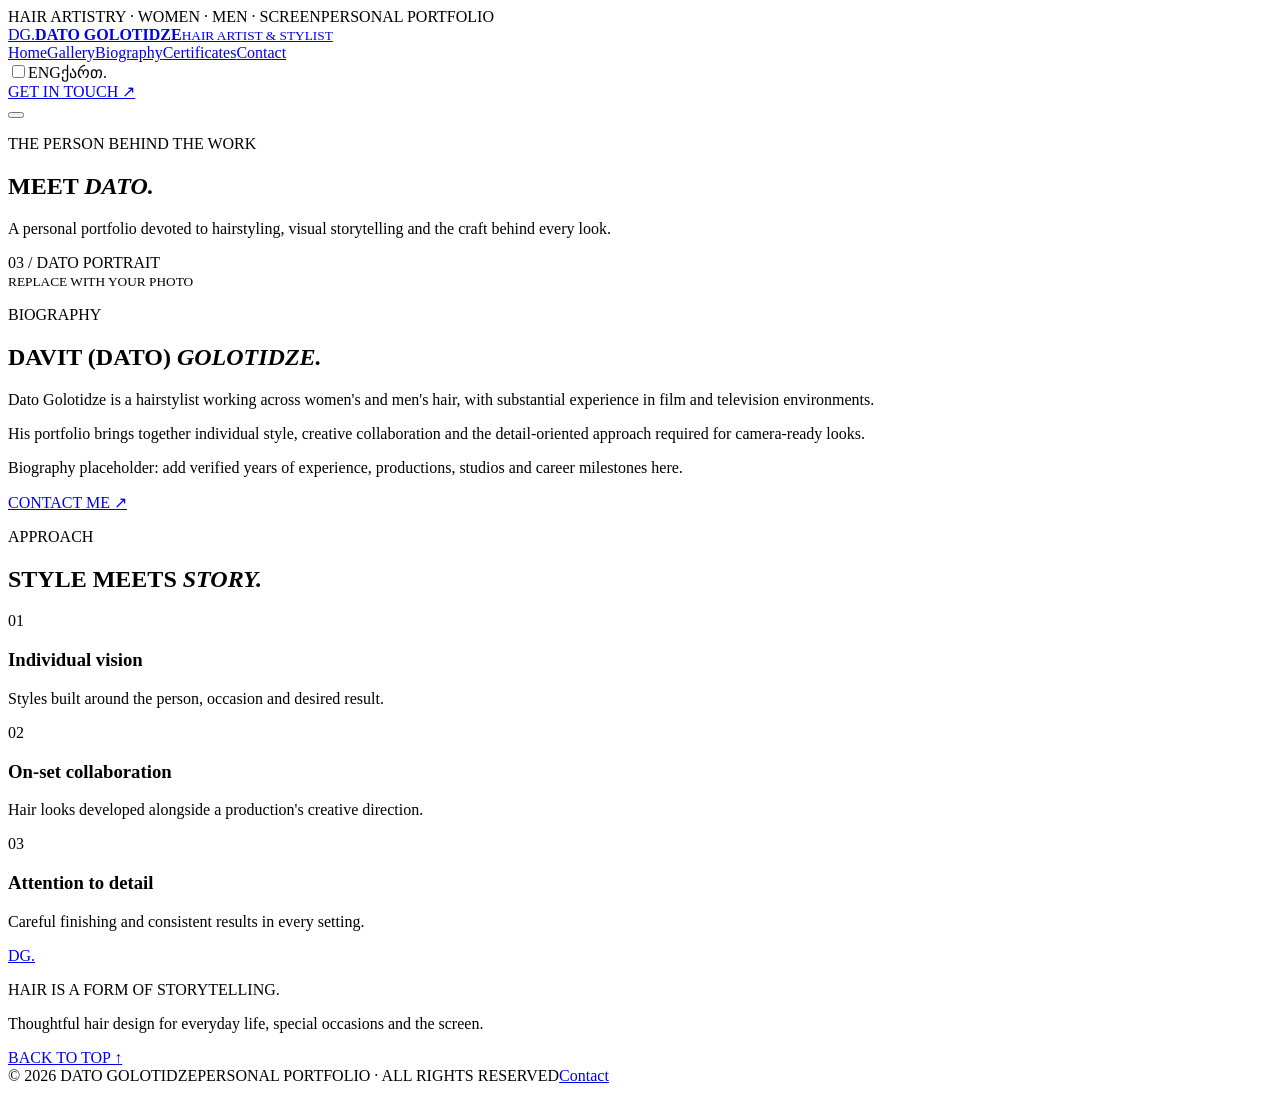
==== about.html @ a35608a7 "Add files via upload" ====
<!doctype html><html lang="en"><head><meta charset="utf-8"><meta name="viewport" content="width=device-width,initial-scale=1"><meta name="theme-color" content="#17191a"><meta name="description" content="Dato Golotidze — professional hair stylist for women, men, film and television."><title>Biography | Dato Golotidze — Hair Artist</title><link rel="preconnect" href="https://fonts.googleapis.com"><link rel="preconnect" href="https://fonts.gstatic.com" crossorigin><link href="https://fonts.googleapis.com/css2?family=DM+Sans:wght@400;500;600;700;800&family=Manrope:wght@400;500;600;700;800&family=Oswald:wght@400;500;600;700&display=swap" rel="stylesheet"><link rel="stylesheet" href="styles/styles.css"></head><body data-page="about"><div class="topline"><span data-i18n="topline">HAIR ARTISTRY · WOMEN · MEN · SCREEN</span><span data-i18n="toplineRight">PERSONAL PORTFOLIO</span></div>
<header class="site-header" id="top"><a class="brand" href="index.html" aria-label="Dato Golotidze home"><span class="brand-symbol">DG<span class="brand-dot">.</span></span><span class="brand-copy"><strong>DATO GOLOTIDZE</strong><small data-i18n="brandSub">HAIR ARTIST & STYLIST</small></span></a>
<nav class="nav" id="main-nav" aria-label="Main navigation"><a href="index.html" data-nav="index" data-i18n="nav_index">Home</a><a href="gallery.html" data-nav="gallery" data-i18n="nav_gallery">Gallery</a><a href="about.html" data-nav="about" data-i18n="nav_about">Biography</a><a href="certificates.html" data-nav="certificates" data-i18n="nav_certificates">Certificates</a><a href="contact.html" data-nav="contact" data-i18n="nav_contact">Contact</a></nav>
<div class="header-actions"><div class="language-coin"><input id="language-check" type="checkbox" aria-label="Switch to Georgian language"><label for="language-check" class="coin" title="Change language"><span class="coin-face coin-front">ENG</span><span class="coin-face coin-back">ქართ.</span></label></div><a class="header-contact" href="contact.html" data-i18n="book">GET IN TOUCH <span aria-hidden="true">↗</span></a></div>
<button class="menu-toggle" id="menuToggle" type="button" aria-label="Open navigation" aria-controls="main-nav" aria-expanded="false"><span></span><span></span><span></span></button></header><main><section class="page-intro"><p class="kicker" data-i18n="aboutKicker">THE PERSON BEHIND THE WORK</p><h1 data-i18n="aboutHeading">MEET <em>DATO.</em></h1><p data-i18n="aboutIntro">A personal portfolio devoted to hairstyling, visual storytelling and the craft behind every look.</p></section><section class="section bio-grid"><div class="bio-portrait"><span class="photo-placeholder">03 / DATO PORTRAIT<br><small data-i18n="replacePhoto">REPLACE WITH YOUR PHOTO</small></span></div><div class="bio-copy"><p class="kicker" data-i18n="bioKicker">BIOGRAPHY</p><h2 data-i18n="bioTitle">DAVIT (DATO) <em>GOLOTIDZE.</em></h2><p data-i18n="bioOne">Dato Golotidze is a hairstylist working across women's and men's hair, with substantial experience in film and television environments.</p><p data-i18n="bioTwo">His portfolio brings together individual style, creative collaboration and the detail-oriented approach required for camera-ready looks.</p><p class="editable-note" data-i18n="bioNote">Biography placeholder: add verified years of experience, productions, studios and career milestones here.</p><a href="contact.html" class="text-link" data-i18n="contactMe">CONTACT ME ↗</a></div></section><section class="values-section"><div class="section-heading"><p class="kicker" data-i18n="processKicker">APPROACH</p><h2 data-i18n="processHeading">STYLE MEETS <em>STORY.</em></h2></div><div class="values-grid"><article><span>01</span><h3 data-i18n="approachOneTitle">Individual vision</h3><p data-i18n="approachOneBody">Styles built around the person, occasion and desired result.</p></article><article><span>02</span><h3 data-i18n="approachTwoTitle">On-set collaboration</h3><p data-i18n="approachTwoBody">Hair looks developed alongside a production's creative direction.</p></article><article><span>03</span><h3 data-i18n="approachThreeTitle">Attention to detail</h3><p data-i18n="approachThreeBody">Careful finishing and consistent results in every setting.</p></article></div></section></main><footer class="footer"><div class="footer-top"><a href="index.html" class="footer-monogram">DG<span>.</span></a><div><p class="footer-heading" data-i18n="footerTag">HAIR IS A FORM OF STORYTELLING.</p><p class="footer-sub" data-i18n="footerSub">Thoughtful hair design for everyday life, special occasions and the screen.</p></div><a class="footer-to-top" href="#top" data-i18n="backTop">BACK TO TOP ↑</a></div><div class="footer-bottom"><span>© <span id="year"></span> DATO GOLOTIDZE</span><span data-i18n="footerLegal">PERSONAL PORTFOLIO · ALL RIGHTS RESERVED</span><a href="contact.html" data-i18n="nav_contact">Contact</a></div></footer><dialog id="lightbox"><button class="lightbox-close" type="button" aria-label="Close image">×</button><div class="lightbox-content"></div></dialog><script src="translations.js"></script><script src="script.js"></script></body></html>
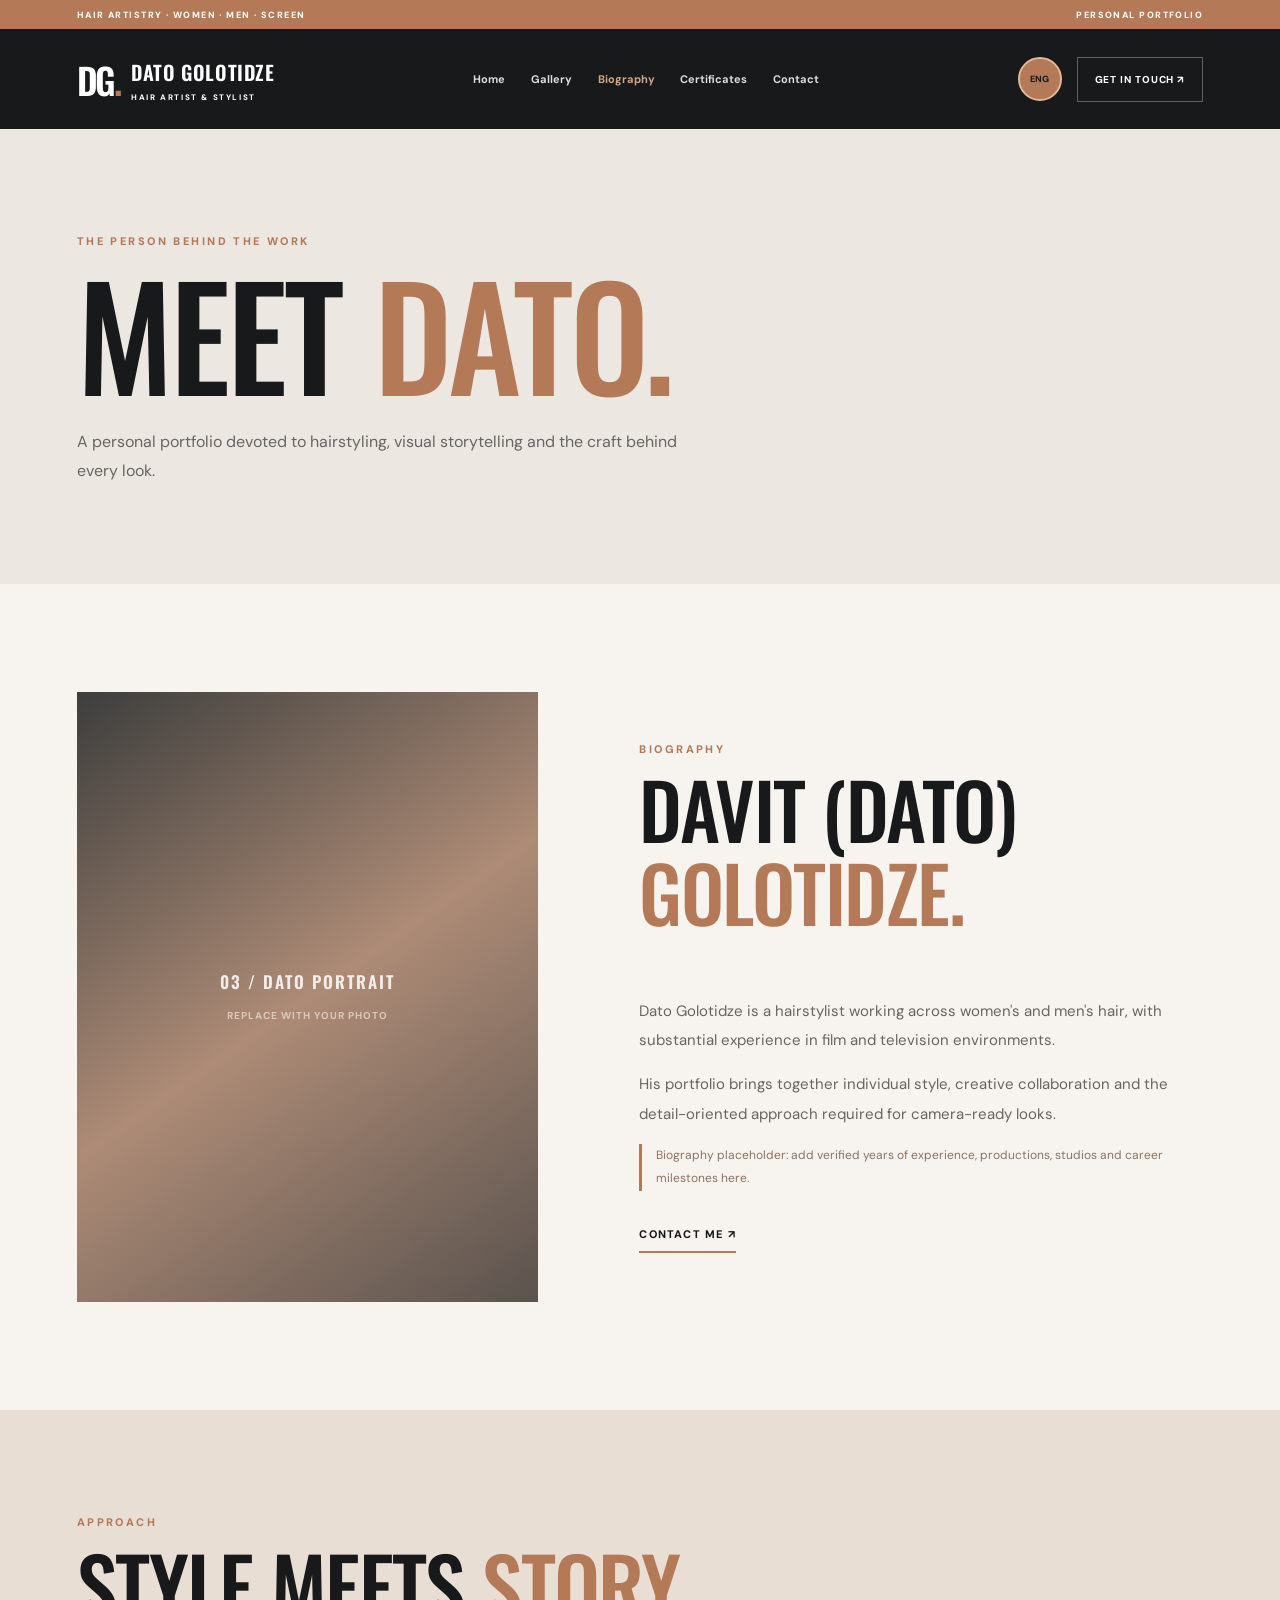
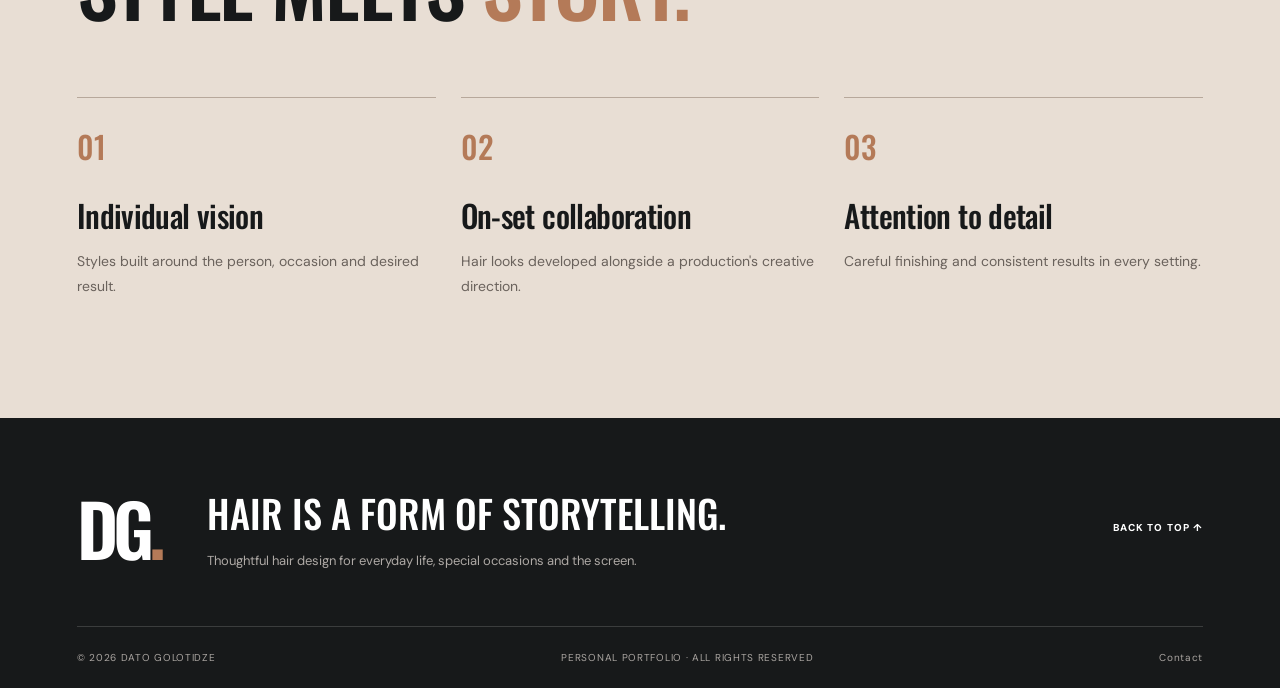
==== commit 99dd1b84: "fix" ====
--- a/about.html
+++ b/about.html
@@ -1,5 +1,175 @@
-<!doctype html><html lang="en"><head><meta charset="utf-8"><meta name="viewport" content="width=device-width,initial-scale=1"><meta name="theme-color" content="#17191a"><meta name="description" content="Dato Golotidze — professional hair stylist for women, men, film and television."><title>Biography | Dato Golotidze — Hair Artist</title><link rel="preconnect" href="https://fonts.googleapis.com"><link rel="preconnect" href="https://fonts.gstatic.com" crossorigin><link href="https://fonts.googleapis.com/css2?family=DM+Sans:wght@400;500;600;700;800&family=Manrope:wght@400;500;600;700;800&family=Oswald:wght@400;500;600;700&display=swap" rel="stylesheet"><link rel="stylesheet" href="styles/styles.css"></head><body data-page="about"><div class="topline"><span data-i18n="topline">HAIR ARTISTRY · WOMEN · MEN · SCREEN</span><span data-i18n="toplineRight">PERSONAL PORTFOLIO</span></div>
-<header class="site-header" id="top"><a class="brand" href="index.html" aria-label="Dato Golotidze home"><span class="brand-symbol">DG<span class="brand-dot">.</span></span><span class="brand-copy"><strong>DATO GOLOTIDZE</strong><small data-i18n="brandSub">HAIR ARTIST & STYLIST</small></span></a>
-<nav class="nav" id="main-nav" aria-label="Main navigation"><a href="index.html" data-nav="index" data-i18n="nav_index">Home</a><a href="gallery.html" data-nav="gallery" data-i18n="nav_gallery">Gallery</a><a href="about.html" data-nav="about" data-i18n="nav_about">Biography</a><a href="certificates.html" data-nav="certificates" data-i18n="nav_certificates">Certificates</a><a href="contact.html" data-nav="contact" data-i18n="nav_contact">Contact</a></nav>
-<div class="header-actions"><div class="language-coin"><input id="language-check" type="checkbox" aria-label="Switch to Georgian language"><label for="language-check" class="coin" title="Change language"><span class="coin-face coin-front">ENG</span><span class="coin-face coin-back">ქართ.</span></label></div><a class="header-contact" href="contact.html" data-i18n="book">GET IN TOUCH <span aria-hidden="true">↗</span></a></div>
-<button class="menu-toggle" id="menuToggle" type="button" aria-label="Open navigation" aria-controls="main-nav" aria-expanded="false"><span></span><span></span><span></span></button></header><main><section class="page-intro"><p class="kicker" data-i18n="aboutKicker">THE PERSON BEHIND THE WORK</p><h1 data-i18n="aboutHeading">MEET <em>DATO.</em></h1><p data-i18n="aboutIntro">A personal portfolio devoted to hairstyling, visual storytelling and the craft behind every look.</p></section><section class="section bio-grid"><div class="bio-portrait"><span class="photo-placeholder">03 / DATO PORTRAIT<br><small data-i18n="replacePhoto">REPLACE WITH YOUR PHOTO</small></span></div><div class="bio-copy"><p class="kicker" data-i18n="bioKicker">BIOGRAPHY</p><h2 data-i18n="bioTitle">DAVIT (DATO) <em>GOLOTIDZE.</em></h2><p data-i18n="bioOne">Dato Golotidze is a hairstylist working across women's and men's hair, with substantial experience in film and television environments.</p><p data-i18n="bioTwo">His portfolio brings together individual style, creative collaboration and the detail-oriented approach required for camera-ready looks.</p><p class="editable-note" data-i18n="bioNote">Biography placeholder: add verified years of experience, productions, studios and career milestones here.</p><a href="contact.html" class="text-link" data-i18n="contactMe">CONTACT ME ↗</a></div></section><section class="values-section"><div class="section-heading"><p class="kicker" data-i18n="processKicker">APPROACH</p><h2 data-i18n="processHeading">STYLE MEETS <em>STORY.</em></h2></div><div class="values-grid"><article><span>01</span><h3 data-i18n="approachOneTitle">Individual vision</h3><p data-i18n="approachOneBody">Styles built around the person, occasion and desired result.</p></article><article><span>02</span><h3 data-i18n="approachTwoTitle">On-set collaboration</h3><p data-i18n="approachTwoBody">Hair looks developed alongside a production's creative direction.</p></article><article><span>03</span><h3 data-i18n="approachThreeTitle">Attention to detail</h3><p data-i18n="approachThreeBody">Careful finishing and consistent results in every setting.</p></article></div></section></main><footer class="footer"><div class="footer-top"><a href="index.html" class="footer-monogram">DG<span>.</span></a><div><p class="footer-heading" data-i18n="footerTag">HAIR IS A FORM OF STORYTELLING.</p><p class="footer-sub" data-i18n="footerSub">Thoughtful hair design for everyday life, special occasions and the screen.</p></div><a class="footer-to-top" href="#top" data-i18n="backTop">BACK TO TOP ↑</a></div><div class="footer-bottom"><span>© <span id="year"></span> DATO GOLOTIDZE</span><span data-i18n="footerLegal">PERSONAL PORTFOLIO · ALL RIGHTS RESERVED</span><a href="contact.html" data-i18n="nav_contact">Contact</a></div></footer><dialog id="lightbox"><button class="lightbox-close" type="button" aria-label="Close image">×</button><div class="lightbox-content"></div></dialog><script src="translations.js"></script><script src="script.js"></script></body></html>+<!doctype html>
+<html lang="en">
+  <head>
+    <meta charset="utf-8" />
+    <meta name="viewport" content="width=device-width,initial-scale=1" />
+    <meta name="theme-color" content="#17191a" />
+    <meta
+      name="description"
+      content="Dato Golotidze — professional hair stylist for women, men, film and television."
+    />
+    <title>Biography | Dato Golotidze — Hair Artist</title>
+    <link rel="preconnect" href="https://fonts.googleapis.com" />
+    <link rel="preconnect" href="https://fonts.gstatic.com" crossorigin />
+    <link
+      href="https://fonts.googleapis.com/css2?family=DM+Sans:wght@400;500;600;700;800&family=Manrope:wght@400;500;600;700;800&family=Oswald:wght@400;500;600;700&display=swap"
+      rel="stylesheet"
+    />
+    <link rel="stylesheet" href="styles/styles.css" />
+  </head>
+  <body data-page="about">
+    <div class="topline">
+      <span data-i18n="topline">HAIR ARTISTRY · WOMEN · MEN · SCREEN</span
+      ><span data-i18n="toplineRight">PERSONAL PORTFOLIO</span>
+    </div>
+    <header class="site-header" id="top">
+      <a class="brand" href="index.html" aria-label="Dato Golotidze home"
+        ><span class="brand-symbol">DG<span class="brand-dot">.</span></span
+        ><span class="brand-copy"
+          ><strong>DATO GOLOTIDZE</strong
+          ><small data-i18n="brandSub">HAIR ARTIST & STYLIST</small></span
+        ></a
+      >
+      <nav class="nav" id="main-nav" aria-label="Main navigation">
+        <a href="index.html" data-nav="index" data-i18n="nav_index">Home</a
+        ><a href="gallery.html" data-nav="gallery" data-i18n="nav_gallery"
+          >Gallery</a
+        ><a href="about.html" data-nav="about" data-i18n="nav_about"
+          >Biography</a
+        ><a
+          href="certificates.html"
+          data-nav="certificates"
+          data-i18n="nav_certificates"
+          >Certificates</a
+        ><a href="contact.html" data-nav="contact" data-i18n="nav_contact"
+          >Contact</a
+        >
+      </nav>
+      <div class="header-actions">
+        <div class="language-coin">
+          <input
+            id="language-check"
+            type="checkbox"
+            aria-label="Switch to Georgian language"
+          /><label for="language-check" class="coin" title="Change language"
+            ><span class="coin-face coin-front">ENG</span
+            ><span class="coin-face coin-back">ქართ.</span></label
+          >
+        </div>
+        <a class="header-contact" href="contact.html" data-i18n="book"
+          >GET IN TOUCH <span aria-hidden="true">↗</span></a
+        >
+      </div>
+      <button
+        class="menu-toggle"
+        id="menuToggle"
+        type="button"
+        aria-label="Open navigation"
+        aria-controls="main-nav"
+        aria-expanded="false"
+      >
+        <span></span><span></span><span></span>
+      </button>
+    </header>
+    <main>
+      <section class="page-intro">
+        <p class="kicker" data-i18n="aboutKicker">THE PERSON BEHIND THE WORK</p>
+        <h1 data-i18n="aboutHeading">MEET <em>DATO.</em></h1>
+        <p data-i18n="aboutIntro">
+          A personal portfolio devoted to hairstyling, visual storytelling and
+          the craft behind every look.
+        </p>
+      </section>
+      <section class="section bio-grid">
+        <div class="bio-portrait">
+          <span class="photo-placeholder"
+            >03 / DATO PORTRAIT<br /><small data-i18n="replacePhoto"
+              >REPLACE WITH YOUR PHOTO</small
+            ></span
+          >
+        </div>
+        <div class="bio-copy">
+          <p class="kicker" data-i18n="bioKicker">BIOGRAPHY</p>
+          <h2 data-i18n="bioTitle">DAVIT (DATO) <em>GOLOTIDZE.</em></h2>
+          <p data-i18n="bioOne">
+            Dato Golotidze is a hairstylist working across women's and men's
+            hair, with substantial experience in film and television
+            environments.
+          </p>
+          <p data-i18n="bioTwo">
+            His portfolio brings together individual style, creative
+            collaboration and the detail-oriented approach required for
+            camera-ready looks.
+          </p>
+          <p class="editable-note" data-i18n="bioNote">
+            Biography placeholder: add verified years of experience,
+            productions, studios and career milestones here.
+          </p>
+          <a href="contact.html" class="text-link" data-i18n="contactMe"
+            >CONTACT ME ↗</a
+          >
+        </div>
+      </section>
+      <section class="values-section">
+        <div class="section-heading">
+          <p class="kicker" data-i18n="processKicker">APPROACH</p>
+          <h2 data-i18n="processHeading">STYLE MEETS <em>STORY.</em></h2>
+        </div>
+        <div class="values-grid">
+          <article>
+            <span>01</span>
+            <h3 data-i18n="approachOneTitle">Individual vision</h3>
+            <p data-i18n="approachOneBody">
+              Styles built around the person, occasion and desired result.
+            </p>
+          </article>
+          <article>
+            <span>02</span>
+            <h3 data-i18n="approachTwoTitle">On-set collaboration</h3>
+            <p data-i18n="approachTwoBody">
+              Hair looks developed alongside a production's creative direction.
+            </p>
+          </article>
+          <article>
+            <span>03</span>
+            <h3 data-i18n="approachThreeTitle">Attention to detail</h3>
+            <p data-i18n="approachThreeBody">
+              Careful finishing and consistent results in every setting.
+            </p>
+          </article>
+        </div>
+      </section>
+    </main>
+    <footer class="footer">
+      <div class="footer-top">
+        <a href="index.html" class="footer-monogram">DG<span>.</span></a>
+        <div>
+          <p class="footer-heading" data-i18n="footerTag">
+            HAIR IS A FORM OF STORYTELLING.
+          </p>
+          <p class="footer-sub" data-i18n="footerSub">
+            Thoughtful hair design for everyday life, special occasions and the
+            screen.
+          </p>
+        </div>
+        <a class="footer-to-top" href="#top" data-i18n="backTop"
+          >BACK TO TOP ↑</a
+        >
+      </div>
+      <div class="footer-bottom">
+        <span>© <span id="year"></span> DATO GOLOTIDZE</span
+        ><span data-i18n="footerLegal"
+          >PERSONAL PORTFOLIO · ALL RIGHTS RESERVED</span
+        ><a href="contact.html" data-i18n="nav_contact">Contact</a>
+      </div>
+    </footer>
+    <dialog id="lightbox">
+      <button class="lightbox-close" type="button" aria-label="Close image">
+        ×
+      </button>
+      <div class="lightbox-content"></div>
+    </dialog>
+    <script src="translations.js"></script>
+    <script src="script.js"></script>
+  </body>
+</html>
--- a/styles/styles.css
+++ b/styles/styles.css
@@ -0,0 +1,9 @@
+@import url("./base.css");
+@import url("./header.css");
+@import url("./home.css");
+@import url("./gallery.css");
+@import url("./about.css");
+@import url("./certificates.css");
+@import url("./contact.css");
+@import url("./footer.css");
+@import url("./responsive.css");
